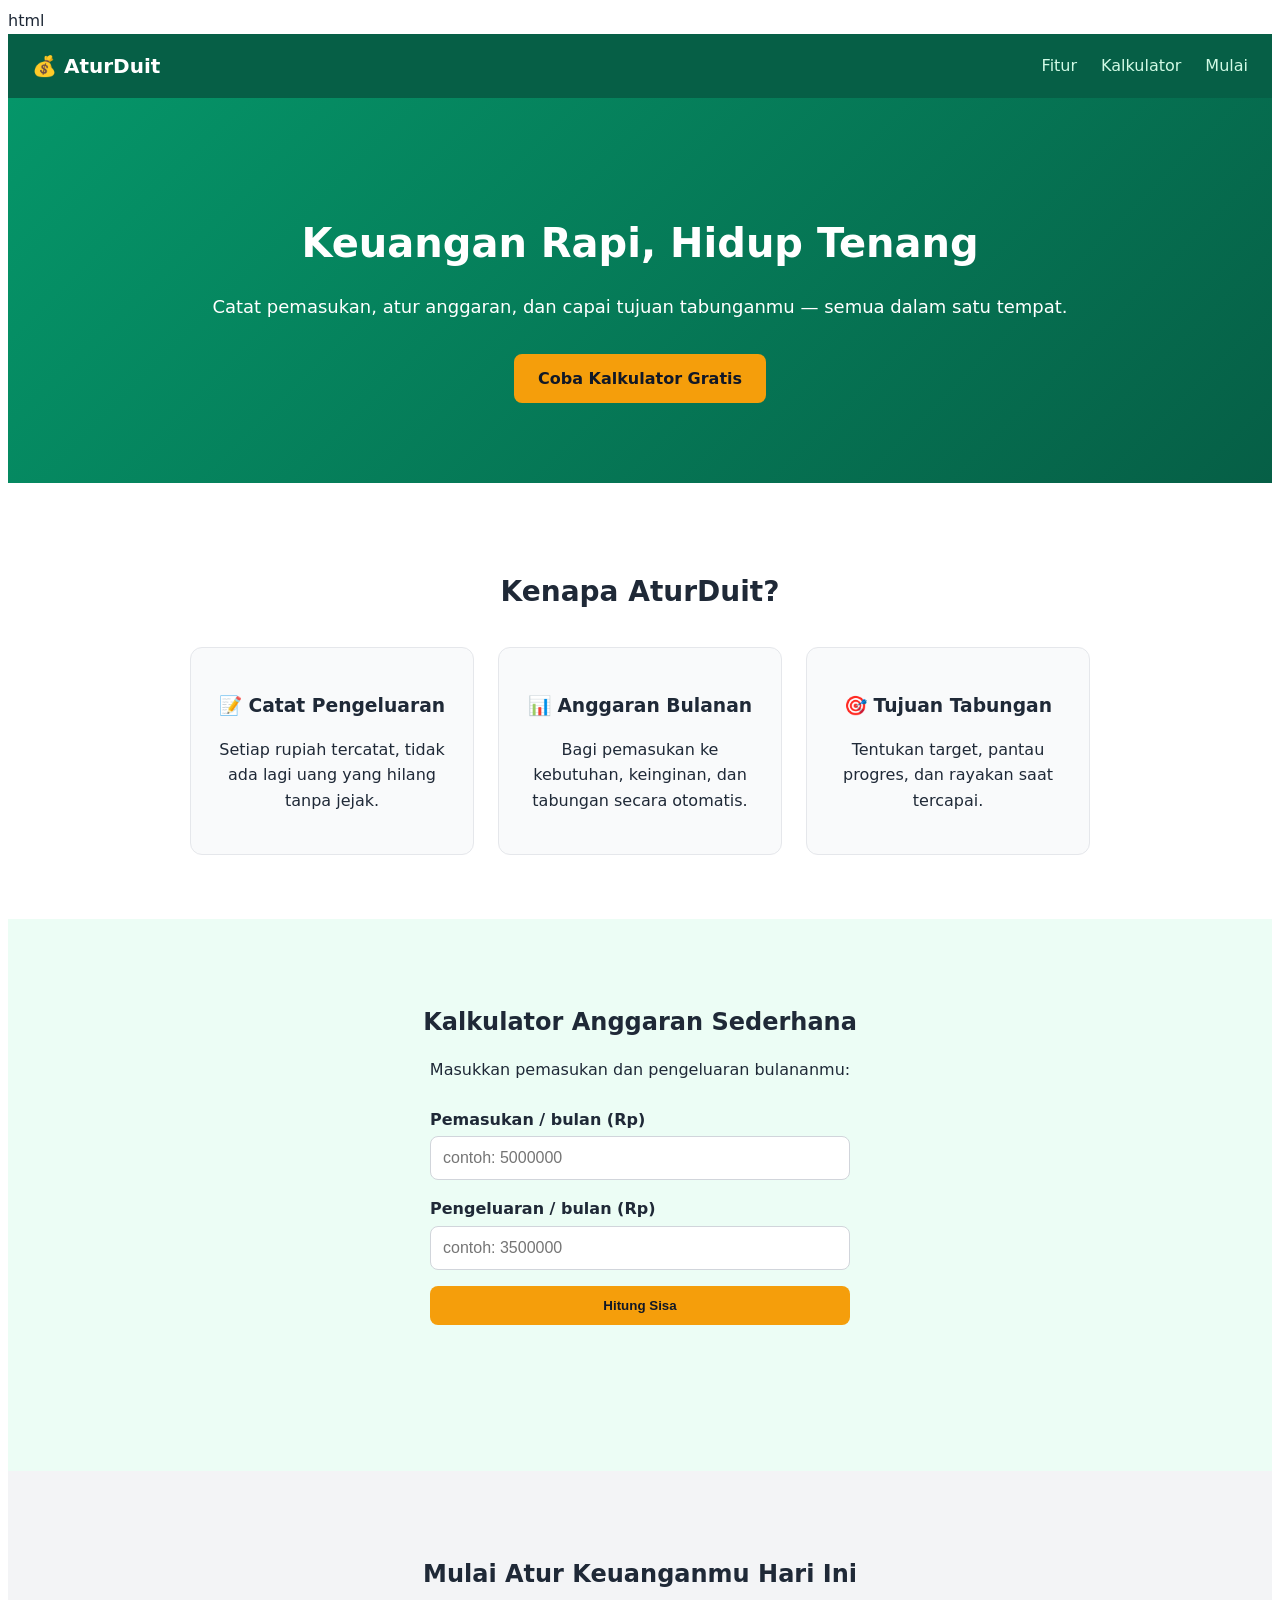
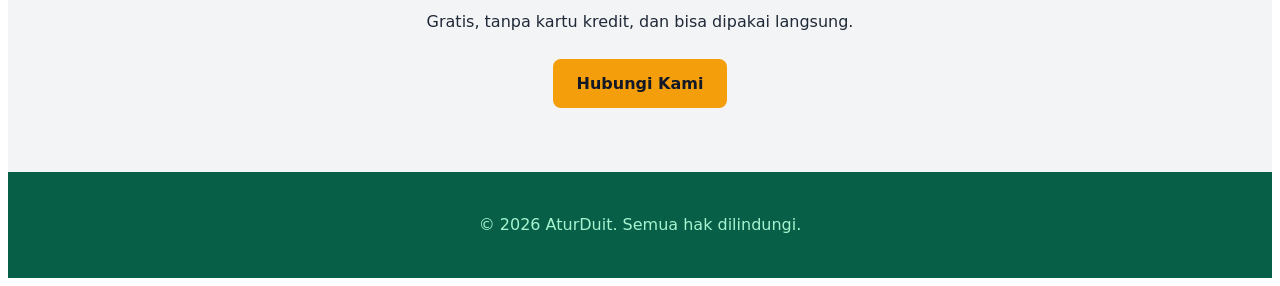
==== index.html @ 18c4c302 "Add files via upload" ====
html
<!DOCTYPE html>
<html lang="id">
<head>
  <meta charset="UTF-8">
  <meta name="viewport" content="width=device-width, initial-scale=1.0">
  <title>AturDuit — Kelola Keuanganmu</title>
  <link rel="stylesheet" href="style.css">
</head>
<body id="top">
  <header class="header">
    <a class="logo" href="#top">💰 AturDuit</a>
    <button class="menu-btn" id="menuBtn" aria-label="Buka menu" aria-expanded="false">☰</button>
    <nav class="nav" id="nav">
      <a href="#fitur">Fitur</a>
      <a href="#kalkulator">Kalkulator</a>
      <a href="#cta">Mulai</a>
    </nav>
  </header>


  <main>
    <section class="hero">
      <h1>Keuangan Rapi, Hidup Tenang</h1>
      <p>Catat pemasukan, atur anggaran, dan capai tujuan tabunganmu — semua dalam satu tempat.</p>
      <a class="btn" href="#kalkulator">Coba Kalkulator Gratis</a>
    </section>


    <section class="fitur" id="fitur">
      <h2>Kenapa AturDuit?</h2>
      <div class="cards">
        <article class="card">
          <h3>📝 Catat Pengeluaran</h3>
          <p>Setiap rupiah tercatat, tidak ada lagi uang yang hilang tanpa jejak.</p>
        </article>
        <article class="card">
          <h3>📊 Anggaran Bulanan</h3>
          <p>Bagi pemasukan ke kebutuhan, keinginan, dan tabungan secara otomatis.</p>
        </article>
        <article class="card">
          <h3>🎯 Tujuan Tabungan</h3>
          <p>Tentukan target, pantau progres, dan rayakan saat tercapai.</p>
        </article>
      </div>
    </section>


    <section class="kalkulator" id="kalkulator">
      <h2>Kalkulator Anggaran Sederhana</h2>
      <p>Masukkan pemasukan dan pengeluaran bulananmu:</p>
      <form class="calc" id="calcForm">
        <label>
          Pemasukan / bulan (Rp)
          <input type="number" id="pemasukan" placeholder="contoh: 5000000" min="0">
        </label>
        <label>
          Pengeluaran / bulan (Rp)
          <input type="number" id="pengeluaran" placeholder="contoh: 3500000" min="0">
        </label>
        <button class="btn" type="submit">Hitung Sisa</button>
        <p class="hasil" id="hasil"></p>
      </form>
    </section>


    <section class="cta" id="cta">
      <h2>Mulai Atur Keuanganmu Hari Ini</h2>
      <p>Gratis, tanpa kartu kredit, dan bisa dipakai langsung.</p>
      <a class="btn" href="mailto:halo@aturduit.id">Hubungi Kami</a>
    </section>
  </main>


  <footer class="footer">
    <p>© 2026 AturDuit. Semua hak dilindungi.</p>
  </footer>


  <script src="app.js"></script>
</body>
</html>
---- style.css ----
css
* { margin: 0; padding: 0; box-sizing: border-box; }


body {
  font-family: system-ui, -apple-system, "Segoe UI", sans-serif;
  color: #1f2937;
  line-height: 1.6;
}


.header {
  position: relative;
  display: flex;
  justify-content: space-between;
  align-items: center;
  padding: 1rem 1.5rem;
  background: #065f46;
}


.logo {
  color: #fff;
  font-weight: 700;
  font-size: 1.25rem;
  text-decoration: none;
}


.nav { display: flex; gap: 1.5rem; }
.nav a { color: #d1fae5; text-decoration: none; }
.nav a:hover { color: #fff; }


.menu-btn {
  display: none;
  background: none;
  border: none;
  color: #fff;
  font-size: 1.5rem;
  cursor: pointer;
}


.hero {
  text-align: center;
  padding: 5rem 1.5rem;
  background: linear-gradient(135deg, #059669, #065f46);
  color: #fff;
}


.hero h1 { font-size: 2.5rem; margin-bottom: 1rem; }
.hero p { font-size: 1.125rem; margin-bottom: 2rem; }


.btn {
  display: inline-block;
  padding: 0.75rem 1.5rem;
  background: #f59e0b;
  color: #111827;
  font-weight: 700;
  border: none;
  border-radius: 0.5rem;
  text-decoration: none;
  cursor: pointer;
}


.btn:hover { background: #d97706; }


.fitur { padding: 4rem 1.5rem; text-align: center; }
.fitur h2 { margin-bottom: 2rem; font-size: 1.75rem; }


.cards {
  display: grid;
  grid-template-columns: repeat(3, 1fr);
  gap: 1.5rem;
  max-width: 900px;
  margin: 0 auto;
}


.card {
  padding: 1.5rem;
  border: 1px solid #e5e7eb;
  border-radius: 0.75rem;
  background: #f9fafb;
}


.card h3 { margin-bottom: 0.5rem; }


.kalkulator {
  padding: 4rem 1.5rem;
  background: #ecfdf5;
  text-align: center;
}


.kalkulator h2 { margin-bottom: 0.5rem; }
.kalkulator p { margin-bottom: 1.5rem; }


.calc {
  max-width: 420px;
  margin: 0 auto;
  display: flex;
  flex-direction: column;
  gap: 1rem;
  text-align: left;
}


.calc label { font-weight: 600; display: flex; flex-direction: column; gap: 0.25rem; }


.calc input {
  padding: 0.75rem;
  border: 1px solid #d1d5db;
  border-radius: 0.5rem;
  font-size: 1rem;
}


.hasil {
  font-weight: 700;
  font-size: 1.125rem;
  text-align: center;
  min-height: 1.5rem;
}


.cta {
  text-align: center;
  padding: 4rem 1.5rem;
  background: #f3f4f6;
}


.cta h2 { margin-bottom: 0.5rem; }
.cta p { margin-bottom: 1.5rem; }


.footer {
  text-align: center;
  padding: 1.5rem;
  background: #065f46;
  color: #a7f3d0;
}


@media (max-width: 640px) {
  .menu-btn { display: block; }
  .nav {
    display: none;
    position: absolute;
    top: 100%;
    right: 1rem;
    flex-direction: column;
    background: #065f46;
    padding: 1rem;
    border-radius: 0.5rem;
  }
  .nav.open { display: flex; }
  .hero h1 { font-size: 1.75rem; }
  .cards { grid-template-columns: 1fr; }
}
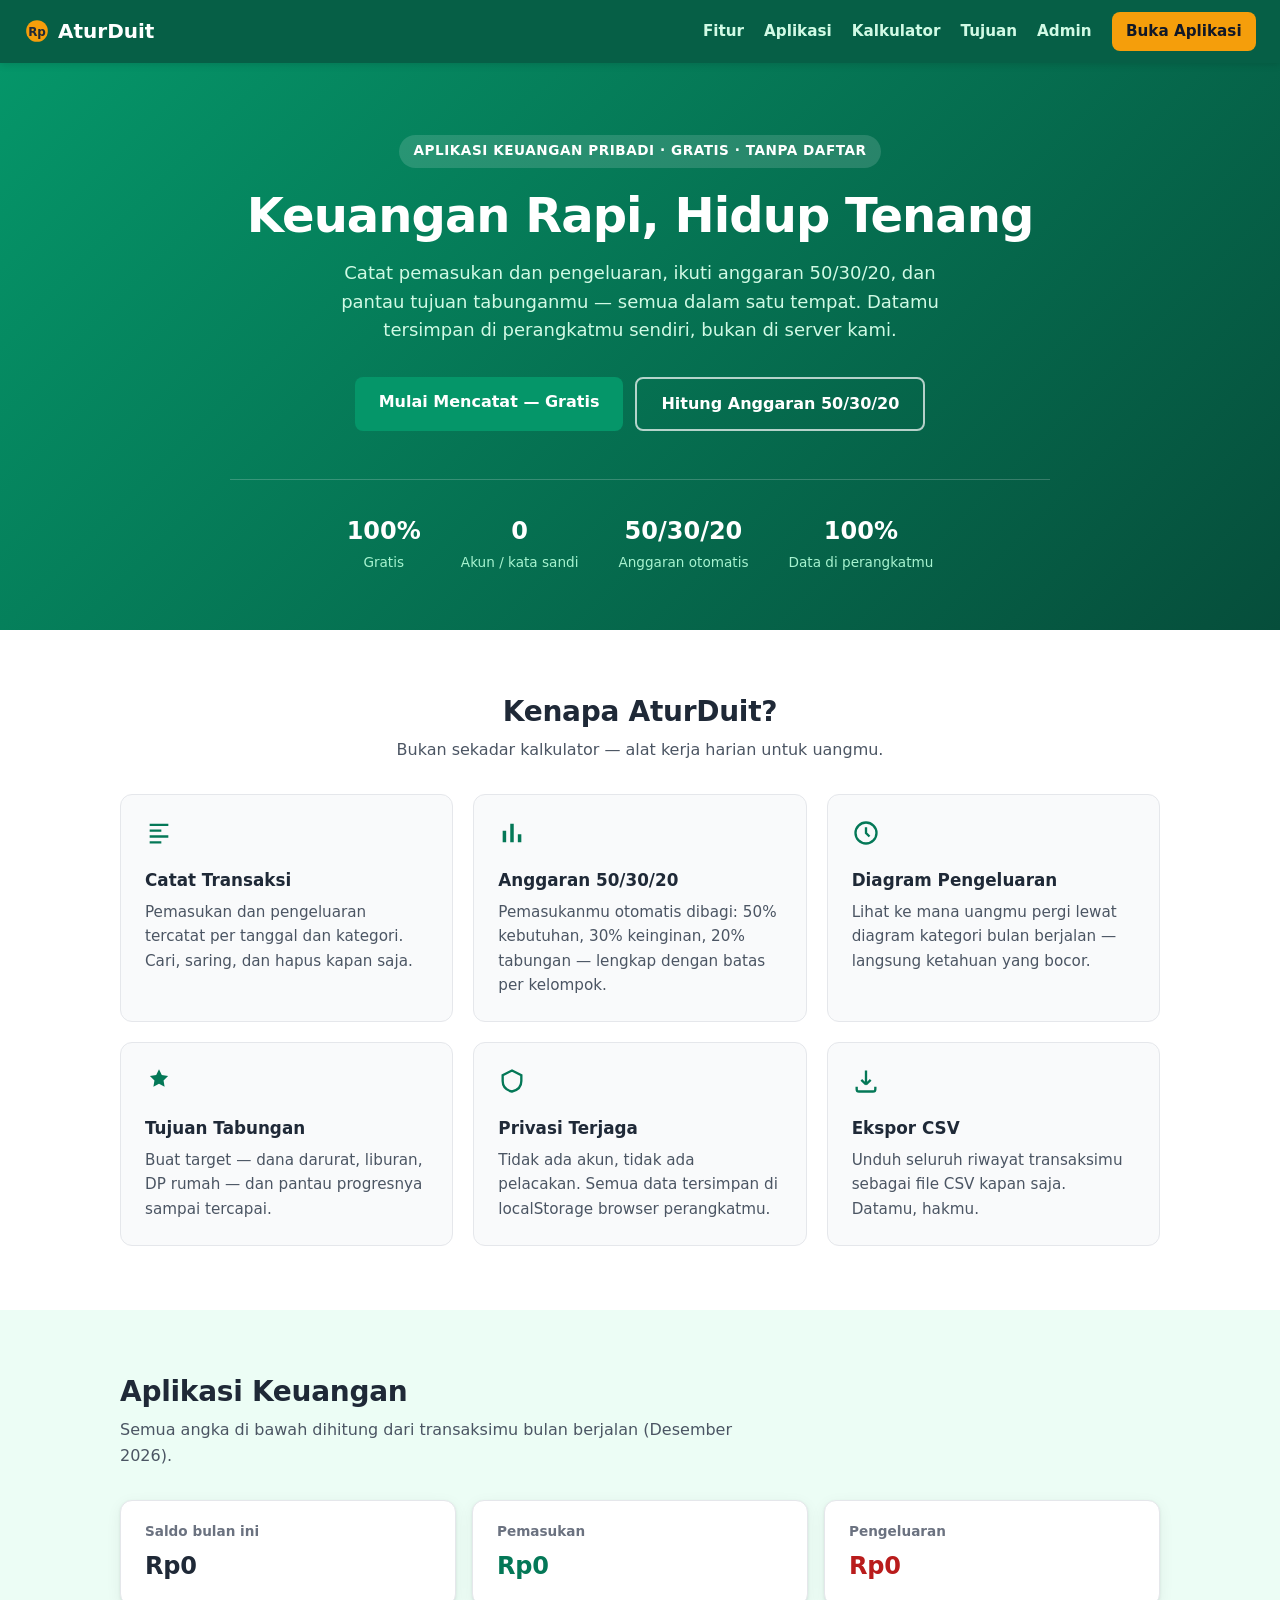
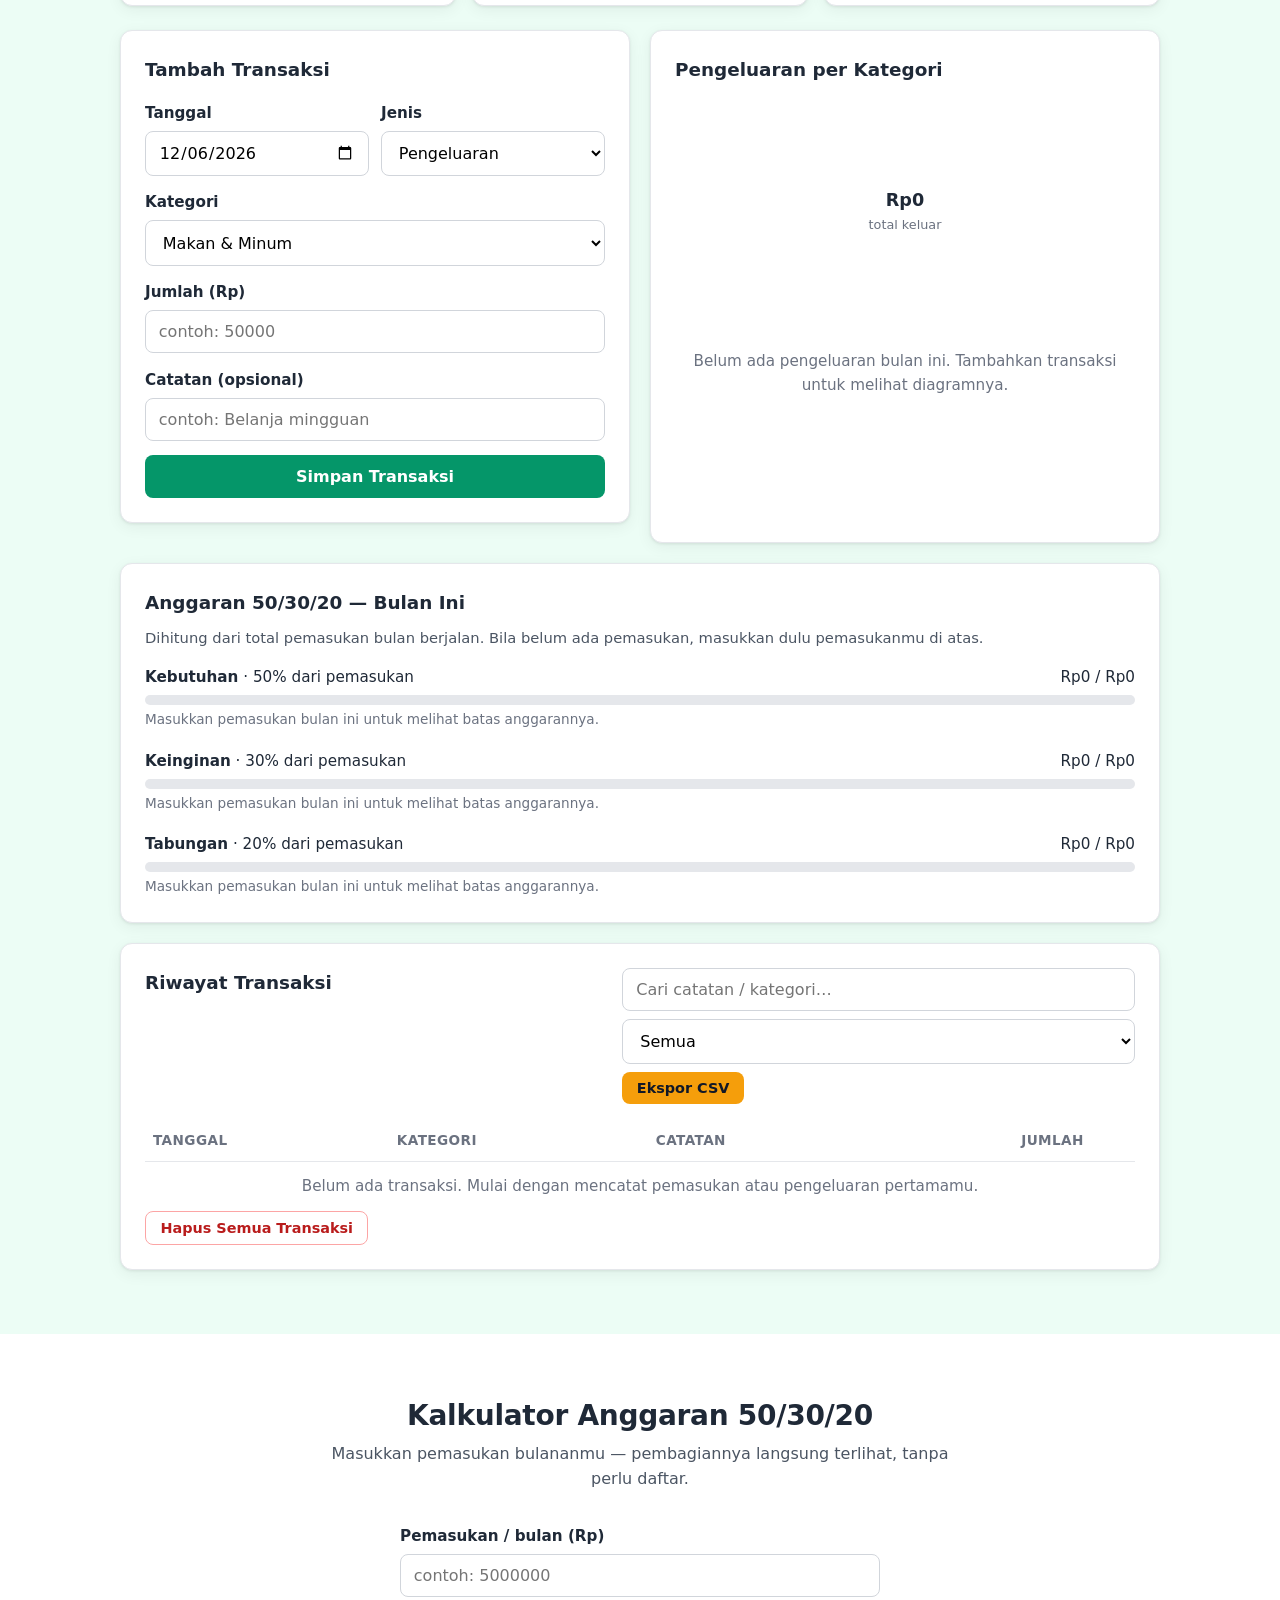
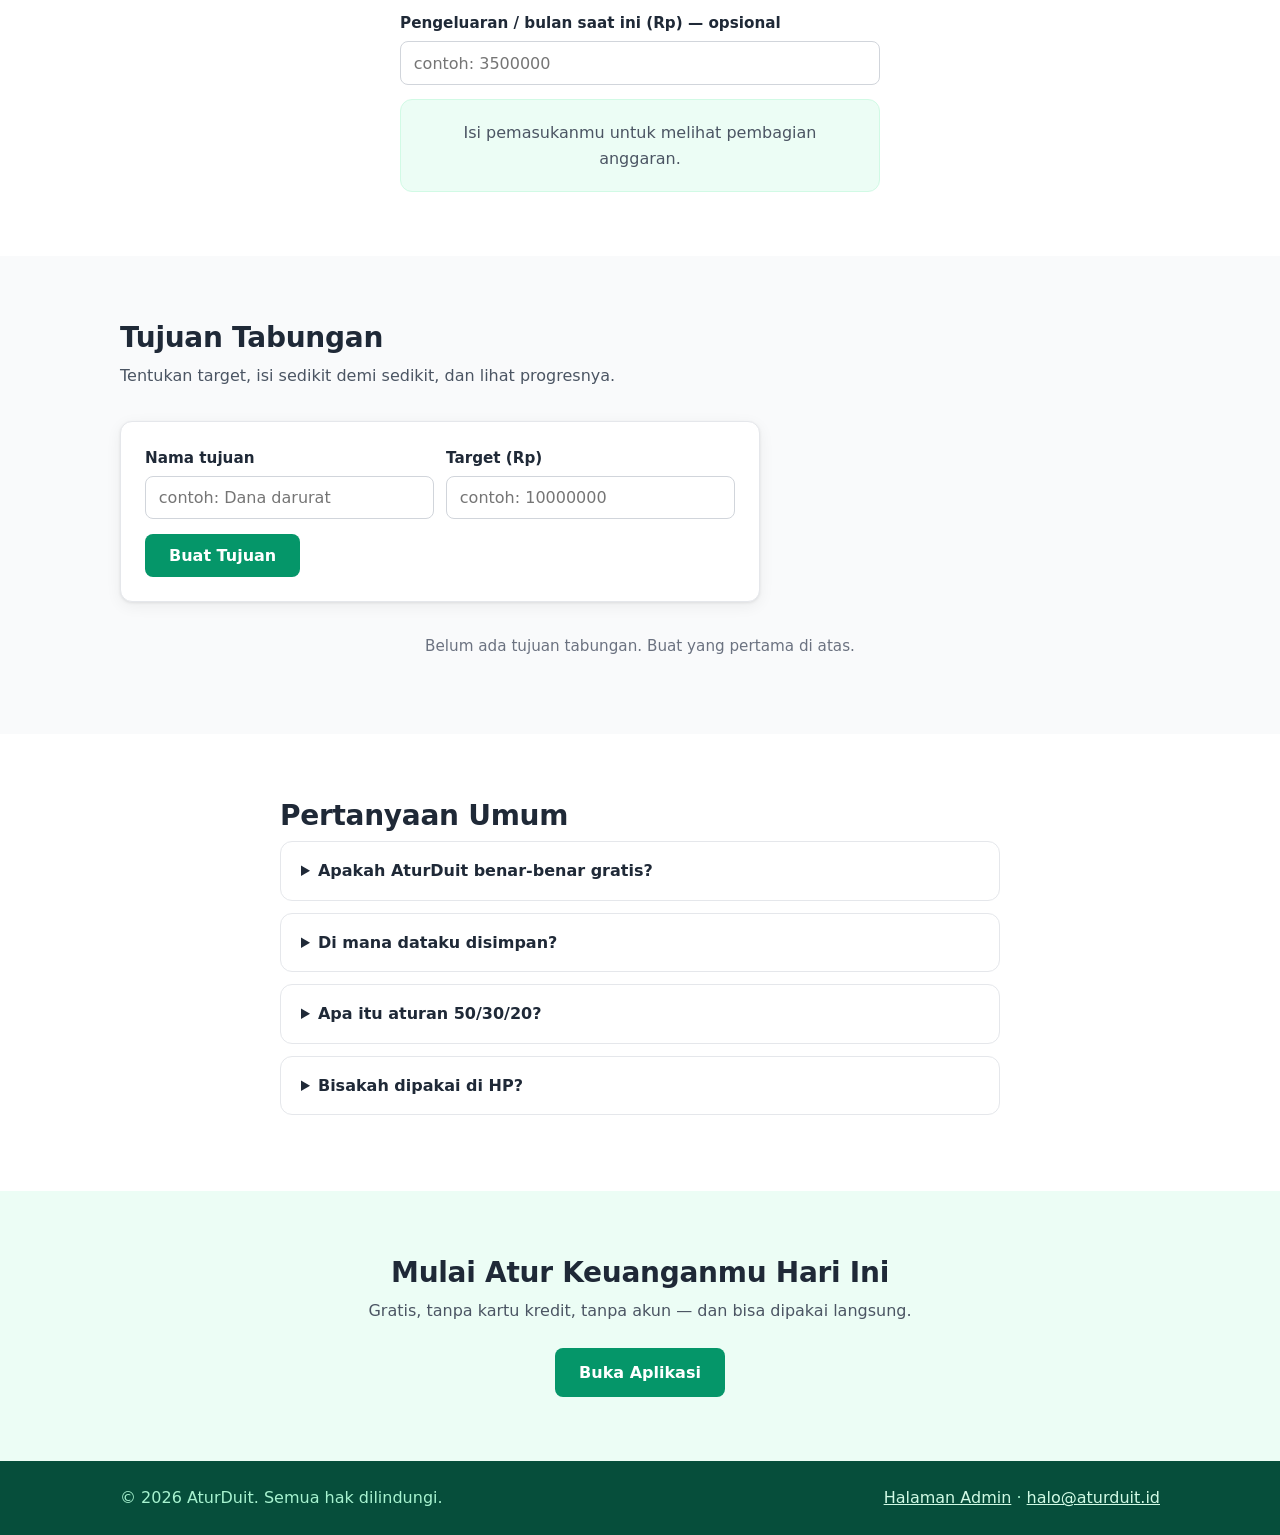
==== commit 7d0ae4ee: "AturDuit v2: aplikasi keuangan lengkap + halaman admin" ====
--- a/index.html
+++ b/index.html
@@ -1,82 +1,247 @@
-html
 <!DOCTYPE html>
 <html lang="id">
 <head>
   <meta charset="UTF-8">
   <meta name="viewport" content="width=device-width, initial-scale=1.0">
+  <meta name="description" content="AturDuit — aplikasi keuangan pribadi gratis. Catat pemasukan dan pengeluaran, atur anggaran 50/30/20, dan capai tujuan tabungan. Data tersimpan di perangkatmu.">
   <title>AturDuit — Kelola Keuanganmu</title>
   <link rel="stylesheet" href="style.css">
 </head>
 <body id="top">
   <header class="header">
-    <a class="logo" href="#top">💰 AturDuit</a>
-    <button class="menu-btn" id="menuBtn" aria-label="Buka menu" aria-expanded="false">☰</button>
-    <nav class="nav" id="nav">
+    <a class="logo" href="#top" aria-label="AturDuit — kembali ke atas">
+      <svg class="logo-icon" viewBox="0 0 24 24" width="26" height="26" aria-hidden="true"><circle cx="12" cy="12" r="10" fill="#f59e0b"/><text x="12" y="16.5" text-anchor="middle" font-size="11" font-weight="700" fill="#1f2937">Rp</text></svg>
+      AturDuit
+    </a>
+    <button class="menu-btn" id="menuBtn" aria-label="Buka menu" aria-expanded="false" aria-controls="nav">☰</button>
+    <nav class="nav" id="nav" aria-label="Navigasi utama">
       <a href="#fitur">Fitur</a>
+      <a href="#aplikasi">Aplikasi</a>
       <a href="#kalkulator">Kalkulator</a>
-      <a href="#cta">Mulai</a>
+      <a href="#tujuan">Tujuan</a>
+      <a href="admin.html">Admin</a>
+      <a class="nav-cta" href="#aplikasi">Buka Aplikasi</a>
     </nav>
   </header>
 
+  <div class="announce" id="announce" hidden></div>
 
   <main>
     <section class="hero">
-      <h1>Keuangan Rapi, Hidup Tenang</h1>
-      <p>Catat pemasukan, atur anggaran, dan capai tujuan tabunganmu — semua dalam satu tempat.</p>
-      <a class="btn" href="#kalkulator">Coba Kalkulator Gratis</a>
-    </section>
-
+      <div class="hero-inner">
+        <p class="hero-eyebrow">Aplikasi keuangan pribadi · Gratis · Tanpa daftar</p>
+        <h1>Keuangan Rapi, Hidup Tenang</h1>
+        <p class="hero-sub">Catat pemasukan dan pengeluaran, ikuti anggaran 50/30/20, dan pantau tujuan tabunganmu — semua dalam satu tempat. Datamu tersimpan di perangkatmu sendiri, bukan di server kami.</p>
+        <div class="hero-actions">
+          <a class="btn btn-primary" href="#aplikasi">Mulai Mencatat — Gratis</a>
+          <a class="btn btn-ghost" href="#kalkulator">Hitung Anggaran 50/30/20</a>
+        </div>
+        <ul class="hero-stats" aria-label="Keunggulan AturDuit">
+          <li><strong>100%</strong><span>Gratis</span></li>
+          <li><strong>0</strong><span>Akun / kata sandi</span></li>
+          <li><strong>50/30/20</strong><span>Anggaran otomatis</span></li>
+          <li><strong>100%</strong><span>Data di perangkatmu</span></li>
+        </ul>
+      </div>
+    </section>
 
     <section class="fitur" id="fitur">
-      <h2>Kenapa AturDuit?</h2>
-      <div class="cards">
-        <article class="card">
-          <h3>📝 Catat Pengeluaran</h3>
-          <p>Setiap rupiah tercatat, tidak ada lagi uang yang hilang tanpa jejak.</p>
-        </article>
-        <article class="card">
-          <h3>📊 Anggaran Bulanan</h3>
-          <p>Bagi pemasukan ke kebutuhan, keinginan, dan tabungan secara otomatis.</p>
-        </article>
-        <article class="card">
-          <h3>🎯 Tujuan Tabungan</h3>
-          <p>Tentukan target, pantau progres, dan rayakan saat tercapai.</p>
-        </article>
-      </div>
-    </section>
-
+      <div class="container">
+        <h2>Kenapa AturDuit?</h2>
+        <p class="section-sub">Bukan sekadar kalkulator — alat kerja harian untuk uangmu.</p>
+        <div class="cards">
+          <article class="card">
+            <svg viewBox="0 0 24 24" width="28" height="28" aria-hidden="true"><path d="M4 4h16v2H4zM4 9h10v2H4zM4 14h16v2H4zM4 19h10v2H4z" fill="currentColor"/></svg>
+            <h3>Catat Transaksi</h3>
+            <p>Pemasukan dan pengeluaran tercatat per tanggal dan kategori. Cari, saring, dan hapus kapan saja.</p>
+          </article>
+          <article class="card">
+            <svg viewBox="0 0 24 24" width="28" height="28" aria-hidden="true"><path d="M4 20V10h3v10H4zm6.5 0V4h3v16h-3zM17 20v-7h3v7h-3z" fill="currentColor"/></svg>
+            <h3>Anggaran 50/30/20</h3>
+            <p>Pemasukanmu otomatis dibagi: 50% kebutuhan, 30% keinginan, 20% tabungan — lengkap dengan batas per kelompok.</p>
+          </article>
+          <article class="card">
+            <svg viewBox="0 0 24 24" width="28" height="28" aria-hidden="true"><circle cx="12" cy="12" r="9" fill="none" stroke="currentColor" stroke-width="2"/><path d="M12 7v5l3 3" fill="none" stroke="currentColor" stroke-width="2"/></svg>
+            <h3>Diagram Pengeluaran</h3>
+            <p>Lihat ke mana uangmu pergi lewat diagram kategori bulan berjalan — langsung ketahuan yang bocor.</p>
+          </article>
+          <article class="card">
+            <svg viewBox="0 0 24 24" width="28" height="28" aria-hidden="true"><path d="M12 2l2.4 4.9 5.4.8-3.9 3.8.9 5.4-4.8-2.5-4.8 2.5.9-5.4L4.2 7.7l5.4-.8L12 2z" fill="currentColor"/></svg>
+            <h3>Tujuan Tabungan</h3>
+            <p>Buat target — dana darurat, liburan, DP rumah — dan pantau progresnya sampai tercapai.</p>
+          </article>
+          <article class="card">
+            <svg viewBox="0 0 24 24" width="28" height="28" aria-hidden="true"><path d="M12 3l8 4v5c0 5-3.5 8-8 9-4.5-1-8-4-8-9V7l8-4z" fill="none" stroke="currentColor" stroke-width="2"/></svg>
+            <h3>Privasi Terjaga</h3>
+            <p>Tidak ada akun, tidak ada pelacakan. Semua data tersimpan di localStorage browser perangkatmu.</p>
+          </article>
+          <article class="card">
+            <svg viewBox="0 0 24 24" width="28" height="28" aria-hidden="true"><path d="M12 3v12m0 0l-4-4m4 4l4-4M4 17v2a2 2 0 002 2h12a2 2 0 002-2v-2" fill="none" stroke="currentColor" stroke-width="2"/></svg>
+            <h3>Ekspor CSV</h3>
+            <p>Unduh seluruh riwayat transaksimu sebagai file CSV kapan saja. Datamu, hakmu.</p>
+          </article>
+        </div>
+      </div>
+    </section>
+
+    <section class="app" id="aplikasi">
+      <div class="container">
+        <h2>Aplikasi Keuangan</h2>
+        <p class="section-sub">Semua angka di bawah dihitung dari transaksimu bulan berjalan (<span id="bulanLabel"></span>).</p>
+
+        <div class="stats" role="group" aria-label="Ringkasan bulan ini">
+          <div class="stat"><span class="stat-label">Saldo bulan ini</span><strong class="stat-value" id="statSaldo">Rp0</strong></div>
+          <div class="stat stat-in"><span class="stat-label">Pemasukan</span><strong class="stat-value" id="statMasuk">Rp0</strong></div>
+          <div class="stat stat-out"><span class="stat-label">Pengeluaran</span><strong class="stat-value" id="statKeluar">Rp0</strong></div>
+        </div>
+
+        <div class="app-grid">
+          <form class="panel" id="txForm" novalidate>
+            <h3>Tambah Transaksi</h3>
+            <div class="field-row">
+              <label>Tanggal
+                <input type="date" id="txTanggal" required>
+              </label>
+              <label>Jenis
+                <select id="txJenis">
+                  <option value="keluar">Pengeluaran</option>
+                  <option value="masuk">Pemasukan</option>
+                </select>
+              </label>
+            </div>
+            <label>Kategori
+              <select id="txKategori"></select>
+            </label>
+            <label>Jumlah (Rp)
+              <input type="number" id="txJumlah" placeholder="contoh: 50000" min="1" step="1" inputmode="numeric" required>
+            </label>
+            <label>Catatan (opsional)
+              <input type="text" id="txCatatan" placeholder="contoh: Belanja mingguan" maxlength="80">
+            </label>
+            <p class="form-error" id="txError" role="alert" hidden></p>
+            <button class="btn btn-primary btn-block" type="submit">Simpan Transaksi</button>
+          </form>
+
+          <div class="panel">
+            <h3>Pengeluaran per Kategori</h3>
+            <div class="chart-wrap">
+              <canvas id="donut" width="220" height="220" aria-label="Diagram pengeluaran per kategori" role="img"></canvas>
+              <div class="chart-center" id="donutCenter"><strong>Rp0</strong><span>total keluar</span></div>
+            </div>
+            <ul class="legend" id="legend"></ul>
+            <p class="empty-note" id="donutEmpty">Belum ada pengeluaran bulan ini. Tambahkan transaksi untuk melihat diagramnya.</p>
+          </div>
+        </div>
+
+        <div class="panel">
+          <h3>Anggaran 50/30/20 — Bulan Ini</h3>
+          <p class="panel-note">Dihitung dari total pemasukan bulan berjalan. Bila belum ada pemasukan, masukkan dulu pemasukanmu di atas.</p>
+          <div id="budgetBars"></div>
+        </div>
+
+        <div class="panel">
+          <div class="panel-head">
+            <h3>Riwayat Transaksi</h3>
+            <div class="tx-tools">
+              <input type="search" id="txCari" placeholder="Cari catatan / kategori…" aria-label="Cari transaksi">
+              <select id="txFilter" aria-label="Saring transaksi">
+                <option value="semua">Semua</option>
+                <option value="masuk">Pemasukan</option>
+                <option value="keluar">Pengeluaran</option>
+              </select>
+              <button class="btn btn-small" type="button" id="btnCsv">Ekspor CSV</button>
+            </div>
+          </div>
+          <div class="table-wrap">
+            <table class="tx-table">
+              <thead><tr><th>Tanggal</th><th>Kategori</th><th>Catatan</th><th class="num">Jumlah</th><th></th></tr></thead>
+              <tbody id="txList"></tbody>
+            </table>
+          </div>
+          <p class="empty-note" id="txEmpty">Belum ada transaksi. Mulai dengan mencatat pemasukan atau pengeluaran pertamamu.</p>
+          <button class="btn btn-danger-outline btn-small" type="button" id="btnHapusSemua">Hapus Semua Transaksi</button>
+        </div>
+      </div>
+    </section>
 
     <section class="kalkulator" id="kalkulator">
-      <h2>Kalkulator Anggaran Sederhana</h2>
-      <p>Masukkan pemasukan dan pengeluaran bulananmu:</p>
-      <form class="calc" id="calcForm">
-        <label>
-          Pemasukan / bulan (Rp)
-          <input type="number" id="pemasukan" placeholder="contoh: 5000000" min="0">
-        </label>
-        <label>
-          Pengeluaran / bulan (Rp)
-          <input type="number" id="pengeluaran" placeholder="contoh: 3500000" min="0">
-        </label>
-        <button class="btn" type="submit">Hitung Sisa</button>
-        <p class="hasil" id="hasil"></p>
-      </form>
-    </section>
-
+      <div class="container">
+        <h2>Kalkulator Anggaran 50/30/20</h2>
+        <p class="section-sub">Masukkan pemasukan bulananmu — pembagiannya langsung terlihat, tanpa perlu daftar.</p>
+        <form class="calc" id="calcForm" novalidate>
+          <label>Pemasukan / bulan (Rp)
+            <input type="number" id="pemasukan" placeholder="contoh: 5000000" min="0" inputmode="numeric">
+          </label>
+          <label>Pengeluaran / bulan saat ini (Rp) — opsional
+            <input type="number" id="pengeluaran" placeholder="contoh: 3500000" min="0" inputmode="numeric">
+          </label>
+          <div class="calc-result" id="calcResult" aria-live="polite">
+            <p class="calc-hint">Isi pemasukanmu untuk melihat pembagian anggaran.</p>
+          </div>
+        </form>
+      </div>
+    </section>
+
+    <section class="tujuan" id="tujuan">
+      <div class="container">
+        <h2>Tujuan Tabungan</h2>
+        <p class="section-sub">Tentukan target, isi sedikit demi sedikit, dan lihat progresnya.</p>
+        <form class="panel goal-form" id="goalForm" novalidate>
+          <div class="field-row">
+            <label>Nama tujuan
+              <input type="text" id="goalNama" placeholder="contoh: Dana darurat" maxlength="60" required>
+            </label>
+            <label>Target (Rp)
+              <input type="number" id="goalTarget" placeholder="contoh: 10000000" min="1" inputmode="numeric" required>
+            </label>
+          </div>
+          <p class="form-error" id="goalError" role="alert" hidden></p>
+          <button class="btn btn-primary" type="submit">Buat Tujuan</button>
+        </form>
+        <div class="goals" id="goalList"></div>
+        <p class="empty-note" id="goalEmpty">Belum ada tujuan tabungan. Buat yang pertama di atas.</p>
+      </div>
+    </section>
+
+    <section class="faq">
+      <div class="container">
+        <h2>Pertanyaan Umum</h2>
+        <details>
+          <summary>Apakah AturDuit benar-benar gratis?</summary>
+          <p>Ya. Semua fitur di halaman ini gratis dan bisa dipakai tanpa akun. Tidak ada biaya tersembunyi.</p>
+        </details>
+        <details>
+          <summary>Di mana dataku disimpan?</summary>
+          <p>Di browser perangkatmu sendiri (localStorage). Kami tidak mengirim datamu ke server mana pun. Kalau kamu menghapus data browser, riwayatmu ikut terhapus — jadi ekspor CSV secara berkala.</p>
+        </details>
+        <details>
+          <summary>Apa itu aturan 50/30/20?</summary>
+          <p>Aturan praktis membagi pemasukan: 50% untuk kebutuhan (makan, tempat tinggal, tagihan), 30% untuk keinginan (hiburan, makan di luar), dan 20% untuk tabungan atau pelunasan utang. Sesuaikan dengan kondisimu — aturan ini titik awal, bukan hukum.</p>
+        </details>
+        <details>
+          <summary>Bisakah dipakai di HP?</summary>
+          <p>Bisa. Tampilan menyesuaikan layar kecil, dan semua fitur — mencatat, diagram, tujuan — bekerja di HP maupun laptop.</p>
+        </details>
+      </div>
+    </section>
 
     <section class="cta" id="cta">
-      <h2>Mulai Atur Keuanganmu Hari Ini</h2>
-      <p>Gratis, tanpa kartu kredit, dan bisa dipakai langsung.</p>
-      <a class="btn" href="mailto:halo@aturduit.id">Hubungi Kami</a>
+      <div class="container">
+        <h2>Mulai Atur Keuanganmu Hari Ini</h2>
+        <p>Gratis, tanpa kartu kredit, tanpa akun — dan bisa dipakai langsung.</p>
+        <a class="btn btn-primary" href="#aplikasi">Buka Aplikasi</a>
+      </div>
     </section>
   </main>
 
-
   <footer class="footer">
-    <p>© 2026 AturDuit. Semua hak dilindungi.</p>
+    <div class="container footer-inner">
+      <p>© 2026 AturDuit. Semua hak dilindungi.</p>
+      <p><a href="admin.html">Halaman Admin</a> · <a href="mailto:halo@aturduit.id">halo@aturduit.id</a></p>
+    </div>
   </footer>
 
-
+  <div class="toast" id="toast" role="status" aria-live="polite" hidden></div>
   <script src="app.js"></script>
 </body>
-</html>+</html>
--- a/style.css
+++ b/style.css
@@ -1,171 +1,321 @@
-css
+/* AturDuit v2 — desain serius: bersih, rapi, nyaman dipakai */
+:root {
+  --green-900: #064e3b;
+  --green-800: #065f46;
+  --green-700: #047857;
+  --green-600: #059669;
+  --green-100: #d1fae5;
+  --green-50: #ecfdf5;
+  --amber-500: #f59e0b;
+  --amber-600: #d97706;
+  --ink: #1f2937;
+  --ink-soft: #4b5563;
+  --ink-faint: #6b7280;
+  --line: #e5e7eb;
+  --bg: #ffffff;
+  --bg-soft: #f9fafb;
+  --danger: #b91c1c;
+  --danger-soft: #fef2f2;
+  --radius: 0.75rem;
+  --shadow: 0 1px 3px rgb(0 0 0 / 0.08), 0 4px 16px rgb(0 0 0 / 0.06);
+  --font: system-ui, -apple-system, "Segoe UI", Roboto, sans-serif;
+}
+
 * { margin: 0; padding: 0; box-sizing: border-box; }
 
+html { scroll-behavior: smooth; }
+@media (prefers-reduced-motion: reduce) {
+  html { scroll-behavior: auto; }
+  * { transition: none !important; animation: none !important; }
+}
 
 body {
-  font-family: system-ui, -apple-system, "Segoe UI", sans-serif;
-  color: #1f2937;
+  font-family: var(--font);
+  color: var(--ink);
   line-height: 1.6;
-}
-
-
+  background: var(--bg);
+}
+
+.container { max-width: 1080px; margin: 0 auto; padding: 0 1.25rem; }
+section { scroll-margin-top: 4.5rem; }
+h2 { font-size: 1.75rem; line-height: 1.25; margin-bottom: 0.5rem; letter-spacing: -0.01em; }
+.section-sub { color: var(--ink-soft); margin-bottom: 2rem; max-width: 640px; }
+a { color: var(--green-700); }
+:focus-visible { outline: 3px solid var(--amber-500); outline-offset: 2px; border-radius: 4px; }
+
+/* ---------- Header ---------- */
 .header {
-  position: relative;
-  display: flex;
-  justify-content: space-between;
-  align-items: center;
-  padding: 1rem 1.5rem;
-  background: #065f46;
-}
-
-
+  position: sticky; top: 0; z-index: 50;
+  display: flex; justify-content: space-between; align-items: center;
+  padding: 0.75rem 1.5rem;
+  background: var(--green-800);
+  box-shadow: 0 1px 8px rgb(0 0 0 / 0.15);
+}
 .logo {
-  color: #fff;
-  font-weight: 700;
-  font-size: 1.25rem;
-  text-decoration: none;
-}
-
-
-.nav { display: flex; gap: 1.5rem; }
-.nav a { color: #d1fae5; text-decoration: none; }
+  display: flex; align-items: center; gap: 0.5rem;
+  color: #fff; font-weight: 800; font-size: 1.25rem; text-decoration: none;
+}
+.logo-icon { flex: none; }
+.nav { display: flex; gap: 1.25rem; align-items: center; }
+.nav a { color: var(--green-100); text-decoration: none; font-weight: 600; font-size: 0.95rem; }
 .nav a:hover { color: #fff; }
-
-
+.nav .nav-cta {
+  background: var(--amber-500); color: #111827;
+  padding: 0.45rem 0.9rem; border-radius: 0.5rem;
+}
+.nav .nav-cta:hover { background: var(--amber-600); color: #fff; }
 .menu-btn {
-  display: none;
-  background: none;
-  border: none;
-  color: #fff;
-  font-size: 1.5rem;
-  cursor: pointer;
-}
-
-
+  display: none; background: none; border: none;
+  color: #fff; font-size: 1.5rem; cursor: pointer; padding: 0.25rem 0.5rem;
+}
+
+/* ---------- Pengumuman ---------- */
+.announce {
+  background: #fffbeb; color: #92400e;
+  text-align: center; padding: 0.6rem 1rem;
+  font-weight: 600; font-size: 0.95rem;
+  border-bottom: 1px solid #fde68a;
+}
+
+/* ---------- Tombol ---------- */
+.btn {
+  display: inline-block; padding: 0.75rem 1.5rem;
+  background: var(--amber-500); color: #111827;
+  font-weight: 700; font-size: 1rem; font-family: inherit;
+  border: none; border-radius: 0.5rem; text-decoration: none; cursor: pointer;
+  transition: background 0.15s ease, transform 0.1s ease;
+}
+.btn:hover { background: var(--amber-600); color: #fff; }
+.btn:active { transform: translateY(1px); }
+.btn-primary { background: var(--green-600); color: #fff; }
+.btn-primary:hover { background: var(--green-700); }
+.btn-ghost {
+  background: transparent; color: #fff;
+  border: 2px solid rgb(255 255 255 / 0.7);
+}
+.btn-ghost:hover { background: rgb(255 255 255 / 0.12); border-color: #fff; }
+.btn-block { width: 100%; }
+.btn-small { padding: 0.5rem 0.9rem; font-size: 0.9rem; }
+.btn-danger-outline {
+  background: transparent; color: var(--danger);
+  border: 1px solid #fca5a5;
+}
+.btn-danger-outline:hover { background: var(--danger-soft); color: var(--danger); }
+
+/* ---------- Hero ---------- */
 .hero {
-  text-align: center;
-  padding: 5rem 1.5rem;
-  background: linear-gradient(135deg, #059669, #065f46);
-  color: #fff;
-}
-
-
-.hero h1 { font-size: 2.5rem; margin-bottom: 1rem; }
-.hero p { font-size: 1.125rem; margin-bottom: 2rem; }
-
-
-.btn {
-  display: inline-block;
-  padding: 0.75rem 1.5rem;
-  background: #f59e0b;
-  color: #111827;
-  font-weight: 700;
-  border: none;
-  border-radius: 0.5rem;
-  text-decoration: none;
-  cursor: pointer;
-}
-
-
-.btn:hover { background: #d97706; }
-
-
-.fitur { padding: 4rem 1.5rem; text-align: center; }
-.fitur h2 { margin-bottom: 2rem; font-size: 1.75rem; }
-
-
+  background: linear-gradient(135deg, var(--green-600), var(--green-900));
+  color: #fff; padding: 4.5rem 1.5rem 3.5rem; text-align: center;
+}
+.hero-inner { max-width: 820px; margin: 0 auto; }
+.hero-eyebrow {
+  display: inline-block; font-size: 0.85rem; font-weight: 700;
+  letter-spacing: 0.04em; text-transform: uppercase;
+  background: rgb(255 255 255 / 0.14);
+  padding: 0.35rem 0.9rem; border-radius: 999px; margin-bottom: 1.25rem;
+}
+.hero h1 { font-size: clamp(2rem, 5vw, 3rem); line-height: 1.15; margin-bottom: 1rem; letter-spacing: -0.02em; }
+.hero-sub { font-size: 1.125rem; color: #d1fae5; max-width: 640px; margin: 0 auto 2rem; }
+.hero-actions { display: flex; gap: 0.75rem; justify-content: center; flex-wrap: wrap; }
+.hero-stats {
+  list-style: none; display: flex; justify-content: center; gap: 2.5rem; flex-wrap: wrap;
+  margin-top: 3rem; padding-top: 2rem; border-top: 1px solid rgb(255 255 255 / 0.2);
+}
+.hero-stats li { display: flex; flex-direction: column; gap: 0.1rem; }
+.hero-stats strong { font-size: 1.5rem; }
+.hero-stats span { font-size: 0.85rem; color: #a7f3d0; }
+
+/* ---------- Fitur ---------- */
+.fitur { padding: 4rem 0; text-align: center; }
+.fitur h2, .fitur .section-sub { margin-left: auto; margin-right: auto; }
 .cards {
-  display: grid;
-  grid-template-columns: repeat(3, 1fr);
-  gap: 1.5rem;
-  max-width: 900px;
-  margin: 0 auto;
-}
-
-
+  display: grid; grid-template-columns: repeat(3, 1fr);
+  gap: 1.25rem; text-align: left;
+}
 .card {
-  padding: 1.5rem;
-  border: 1px solid #e5e7eb;
-  border-radius: 0.75rem;
-  background: #f9fafb;
-}
-
-
-.card h3 { margin-bottom: 0.5rem; }
-
-
-.kalkulator {
-  padding: 4rem 1.5rem;
-  background: #ecfdf5;
-  text-align: center;
-}
-
-
-.kalkulator h2 { margin-bottom: 0.5rem; }
-.kalkulator p { margin-bottom: 1.5rem; }
-
-
-.calc {
-  max-width: 420px;
-  margin: 0 auto;
-  display: flex;
-  flex-direction: column;
-  gap: 1rem;
-  text-align: left;
-}
-
-
-.calc label { font-weight: 600; display: flex; flex-direction: column; gap: 0.25rem; }
-
-
-.calc input {
-  padding: 0.75rem;
-  border: 1px solid #d1d5db;
-  border-radius: 0.5rem;
-  font-size: 1rem;
-}
-
-
-.hasil {
-  font-weight: 700;
-  font-size: 1.125rem;
-  text-align: center;
-  min-height: 1.5rem;
-}
-
-
-.cta {
-  text-align: center;
-  padding: 4rem 1.5rem;
-  background: #f3f4f6;
-}
-
-
+  padding: 1.5rem; border: 1px solid var(--line); border-radius: var(--radius);
+  background: var(--bg-soft);
+  transition: box-shadow 0.15s ease, transform 0.15s ease;
+}
+.card:hover { box-shadow: var(--shadow); transform: translateY(-2px); }
+.card svg { color: var(--green-700); margin-bottom: 0.75rem; }
+.card h3 { margin-bottom: 0.4rem; font-size: 1.05rem; }
+.card p { color: var(--ink-soft); font-size: 0.95rem; }
+
+/* ---------- Aplikasi ---------- */
+.app { padding: 4rem 0; background: var(--green-50); }
+.stats { display: grid; grid-template-columns: repeat(3, 1fr); gap: 1rem; margin-bottom: 1.5rem; }
+.stat {
+  background: #fff; border: 1px solid var(--line); border-radius: var(--radius);
+  padding: 1.25rem 1.5rem; box-shadow: var(--shadow);
+}
+.stat-label { display: block; color: var(--ink-faint); font-size: 0.85rem; font-weight: 600; margin-bottom: 0.25rem; }
+.stat-value { font-size: 1.5rem; letter-spacing: -0.01em; }
+.stat-in .stat-value { color: var(--green-700); }
+.stat-out .stat-value { color: var(--danger); }
+
+.app-grid { display: grid; grid-template-columns: 1fr 1fr; gap: 1.25rem; margin-bottom: 1.25rem; }
+.panel {
+  background: #fff; border: 1px solid var(--line); border-radius: var(--radius);
+  padding: 1.5rem; margin-bottom: 1.25rem; box-shadow: var(--shadow);
+}
+.panel:last-child { margin-bottom: 0; }
+.panel h3 { font-size: 1.15rem; margin-bottom: 1rem; }
+.panel-note { color: var(--ink-soft); font-size: 0.92rem; margin: -0.5rem 0 1rem; }
+.panel-head {
+  display: flex; justify-content: space-between; align-items: flex-start;
+  gap: 1rem; flex-wrap: wrap; margin-bottom: 1rem;
+}
+.panel-head h3 { margin-bottom: 0; }
+.tx-tools { display: flex; gap: 0.5rem; flex-wrap: wrap; }
+
+label { font-weight: 600; font-size: 0.95rem; display: flex; flex-direction: column; gap: 0.35rem; margin-bottom: 0.9rem; }
+.field-row { display: grid; grid-template-columns: 1fr 1fr; gap: 0.75rem; }
+input, select {
+  padding: 0.7rem 0.8rem; border: 1px solid #d1d5db; border-radius: 0.5rem;
+  font-size: 1rem; font-family: inherit; background: #fff; width: 100%;
+}
+input:focus, select:focus { outline: none; border-color: var(--green-600); box-shadow: 0 0 0 3px rgb(5 150 105 / 0.15); }
+.form-error { color: var(--danger); font-weight: 600; font-size: 0.92rem; margin-bottom: 0.75rem; }
+
+.chart-wrap { position: relative; width: 220px; height: 220px; margin: 0 auto 1rem; }
+.chart-wrap canvas { display: block; }
+.chart-center {
+  position: absolute; inset: 0; display: flex; flex-direction: column;
+  align-items: center; justify-content: center; pointer-events: none; text-align: center;
+}
+.chart-center strong { font-size: 1.1rem; }
+.chart-center span { font-size: 0.8rem; color: var(--ink-faint); }
+.legend { list-style: none; display: flex; flex-direction: column; gap: 0.4rem; }
+.legend li { display: flex; align-items: center; gap: 0.6rem; font-size: 0.95rem; }
+.legend .dot { width: 12px; height: 12px; border-radius: 3px; flex: none; }
+.legend .amt { margin-left: auto; font-weight: 700; }
+.empty-note { color: var(--ink-faint); font-size: 0.95rem; text-align: center; padding: 0.75rem 0; }
+
+.budget-row { margin-bottom: 1.1rem; }
+.budget-row:last-child { margin-bottom: 0; }
+.budget-top { display: flex; justify-content: space-between; gap: 1rem; font-size: 0.95rem; margin-bottom: 0.35rem; }
+.budget-top strong { font-weight: 700; }
+.budget-top .over { color: var(--danger); }
+.bar { height: 10px; background: #e5e7eb; border-radius: 999px; overflow: hidden; }
+.bar > span { display: block; height: 100%; background: var(--green-600); border-radius: 999px; transition: width 0.4s ease; }
+.bar > span.over { background: var(--danger); }
+.budget-note { font-size: 0.85rem; color: var(--ink-faint); margin-top: 0.25rem; }
+
+.table-wrap { overflow-x: auto; }
+.tx-table { width: 100%; border-collapse: collapse; font-size: 0.95rem; }
+.tx-table th, .tx-table td { padding: 0.6rem 0.5rem; text-align: left; border-bottom: 1px solid var(--line); }
+.tx-table th { color: var(--ink-faint); font-size: 0.85rem; text-transform: uppercase; letter-spacing: 0.03em; }
+.tx-table .num { text-align: right; white-space: nowrap; font-variant-numeric: tabular-nums; }
+.tx-table .in { color: var(--green-700); font-weight: 700; }
+.tx-table .out { color: var(--danger); font-weight: 700; }
+.tx-del {
+  background: none; border: none; color: var(--ink-faint); cursor: pointer;
+  font-size: 1.1rem; padding: 0.2rem 0.4rem; border-radius: 0.4rem;
+}
+.tx-del:hover { color: var(--danger); background: var(--danger-soft); }
+
+/* ---------- Kalkulator ---------- */
+.kalkulator { padding: 4rem 0; text-align: center; }
+.kalkulator .section-sub { margin-left: auto; margin-right: auto; }
+.calc { max-width: 480px; margin: 0 auto; text-align: left; }
+.calc-result {
+  background: var(--green-50); border: 1px solid var(--green-100);
+  border-radius: var(--radius); padding: 1.25rem; margin-top: 0.5rem;
+}
+.calc-hint { color: var(--ink-soft); text-align: center; }
+.calc-rows { display: flex; flex-direction: column; gap: 0.6rem; }
+.calc-row { display: flex; justify-content: space-between; gap: 1rem; }
+.calc-row.total { border-top: 1px solid var(--line); padding-top: 0.6rem; font-weight: 700; }
+.calc-row .neg { color: var(--danger); }
+.calc-row .pos { color: var(--green-700); }
+.calc-note { font-size: 0.88rem; color: var(--ink-soft); margin-top: 0.75rem; }
+
+/* ---------- Tujuan ---------- */
+.tujuan { padding: 4rem 0; background: var(--bg-soft); }
+.goal-form { max-width: 640px; }
+.goals { display: grid; grid-template-columns: repeat(2, 1fr); gap: 1rem; }
+.goal-card {
+  background: #fff; border: 1px solid var(--line); border-radius: var(--radius);
+  padding: 1.25rem; box-shadow: var(--shadow);
+}
+.goal-card.done { border-color: var(--green-600); background: var(--green-50); }
+.goal-top { display: flex; justify-content: space-between; align-items: baseline; gap: 0.75rem; }
+.goal-top h3 { font-size: 1.05rem; }
+.goal-top .pct { font-weight: 800; color: var(--green-700); white-space: nowrap; }
+.goal-amounts { color: var(--ink-soft); font-size: 0.92rem; margin: 0.35rem 0 0.6rem; }
+.goal-actions { display: flex; gap: 0.5rem; margin-top: 0.75rem; flex-wrap: wrap; }
+.goal-actions input { flex: 1; min-width: 120px; padding: 0.5rem 0.7rem; }
+.goal-done-badge {
+  display: inline-block; background: var(--green-600); color: #fff;
+  font-size: 0.8rem; font-weight: 700; padding: 0.15rem 0.6rem; border-radius: 999px;
+}
+
+/* ---------- FAQ / CTA / Footer ---------- */
+.faq { padding: 4rem 0; }
+.faq .container { max-width: 760px; }
+.faq details {
+  border: 1px solid var(--line); border-radius: var(--radius);
+  padding: 1rem 1.25rem; margin-bottom: 0.75rem; background: #fff;
+}
+.faq summary { font-weight: 700; cursor: pointer; }
+.faq details p { color: var(--ink-soft); margin-top: 0.5rem; }
+
+.cta { text-align: center; padding: 4rem 1.5rem; background: var(--green-50); }
 .cta h2 { margin-bottom: 0.5rem; }
-.cta p { margin-bottom: 1.5rem; }
-
-
-.footer {
-  text-align: center;
-  padding: 1.5rem;
-  background: #065f46;
-  color: #a7f3d0;
-}
-
-
+.cta p { margin-bottom: 1.5rem; color: var(--ink-soft); }
+
+.footer { padding: 1.5rem; background: var(--green-900); color: #a7f3d0; }
+.footer-inner { display: flex; justify-content: space-between; gap: 1rem; flex-wrap: wrap; }
+.footer a { color: #d1fae5; }
+
+/* ---------- Toast ---------- */
+.toast {
+  position: fixed; left: 50%; bottom: 1.5rem; transform: translateX(-50%);
+  background: var(--ink); color: #fff; padding: 0.75rem 1.25rem;
+  border-radius: 0.5rem; box-shadow: var(--shadow); z-index: 100;
+  font-weight: 600; max-width: 90vw; text-align: center;
+}
+
+/* ---------- Admin ---------- */
+.admin-wrap { max-width: 860px; margin: 0 auto; padding: 3rem 1.25rem 4rem; }
+.admin-wrap h1 { font-size: 1.75rem; margin-bottom: 0.5rem; }
+.admin-card {
+  background: #fff; border: 1px solid var(--line); border-radius: var(--radius);
+  padding: 1.5rem; margin-bottom: 1.25rem; box-shadow: var(--shadow);
+}
+.admin-card h2 { font-size: 1.15rem; margin-bottom: 1rem; }
+.admin-grid { display: grid; grid-template-columns: repeat(4, 1fr); gap: 1rem; margin-bottom: 1.25rem; }
+.admin-note { color: var(--ink-soft); font-size: 0.92rem; margin-bottom: 1rem; }
+.admin-actions { display: flex; gap: 0.6rem; flex-wrap: wrap; }
+.pin-box { max-width: 420px; margin: 4rem auto; text-align: center; }
+.pin-box h1 { margin-bottom: 0.5rem; }
+.pin-box p { color: var(--ink-soft); margin-bottom: 1.25rem; }
+
+/* ---------- Responsif ---------- */
+@media (max-width: 820px) {
+  .cards { grid-template-columns: repeat(2, 1fr); }
+  .app-grid { grid-template-columns: 1fr; }
+  .goals { grid-template-columns: 1fr; }
+  .admin-grid { grid-template-columns: repeat(2, 1fr); }
+}
 @media (max-width: 640px) {
   .menu-btn { display: block; }
   .nav {
-    display: none;
-    position: absolute;
-    top: 100%;
-    right: 1rem;
-    flex-direction: column;
-    background: #065f46;
-    padding: 1rem;
-    border-radius: 0.5rem;
+    display: none; position: absolute; top: 100%; right: 1rem;
+    flex-direction: column; align-items: stretch; gap: 0;
+    background: var(--green-800); padding: 0.5rem; border-radius: 0.5rem;
+    min-width: 200px; box-shadow: var(--shadow);
   }
   .nav.open { display: flex; }
-  .hero h1 { font-size: 1.75rem; }
+  .nav a { padding: 0.6rem 0.75rem; border-radius: 0.4rem; }
+  .nav a:hover { background: rgb(255 255 255 / 0.1); }
+  .hero { padding: 3rem 1.25rem 2.5rem; }
   .cards { grid-template-columns: 1fr; }
-}+  .stats { grid-template-columns: 1fr; }
+  .stat-value { font-size: 1.3rem; }
+  .field-row { grid-template-columns: 1fr; }
+  .hero-stats { gap: 1.25rem; }
+  .tx-tools { width: 100%; }
+  .tx-tools input, .tx-tools select { flex: 1; }
+}
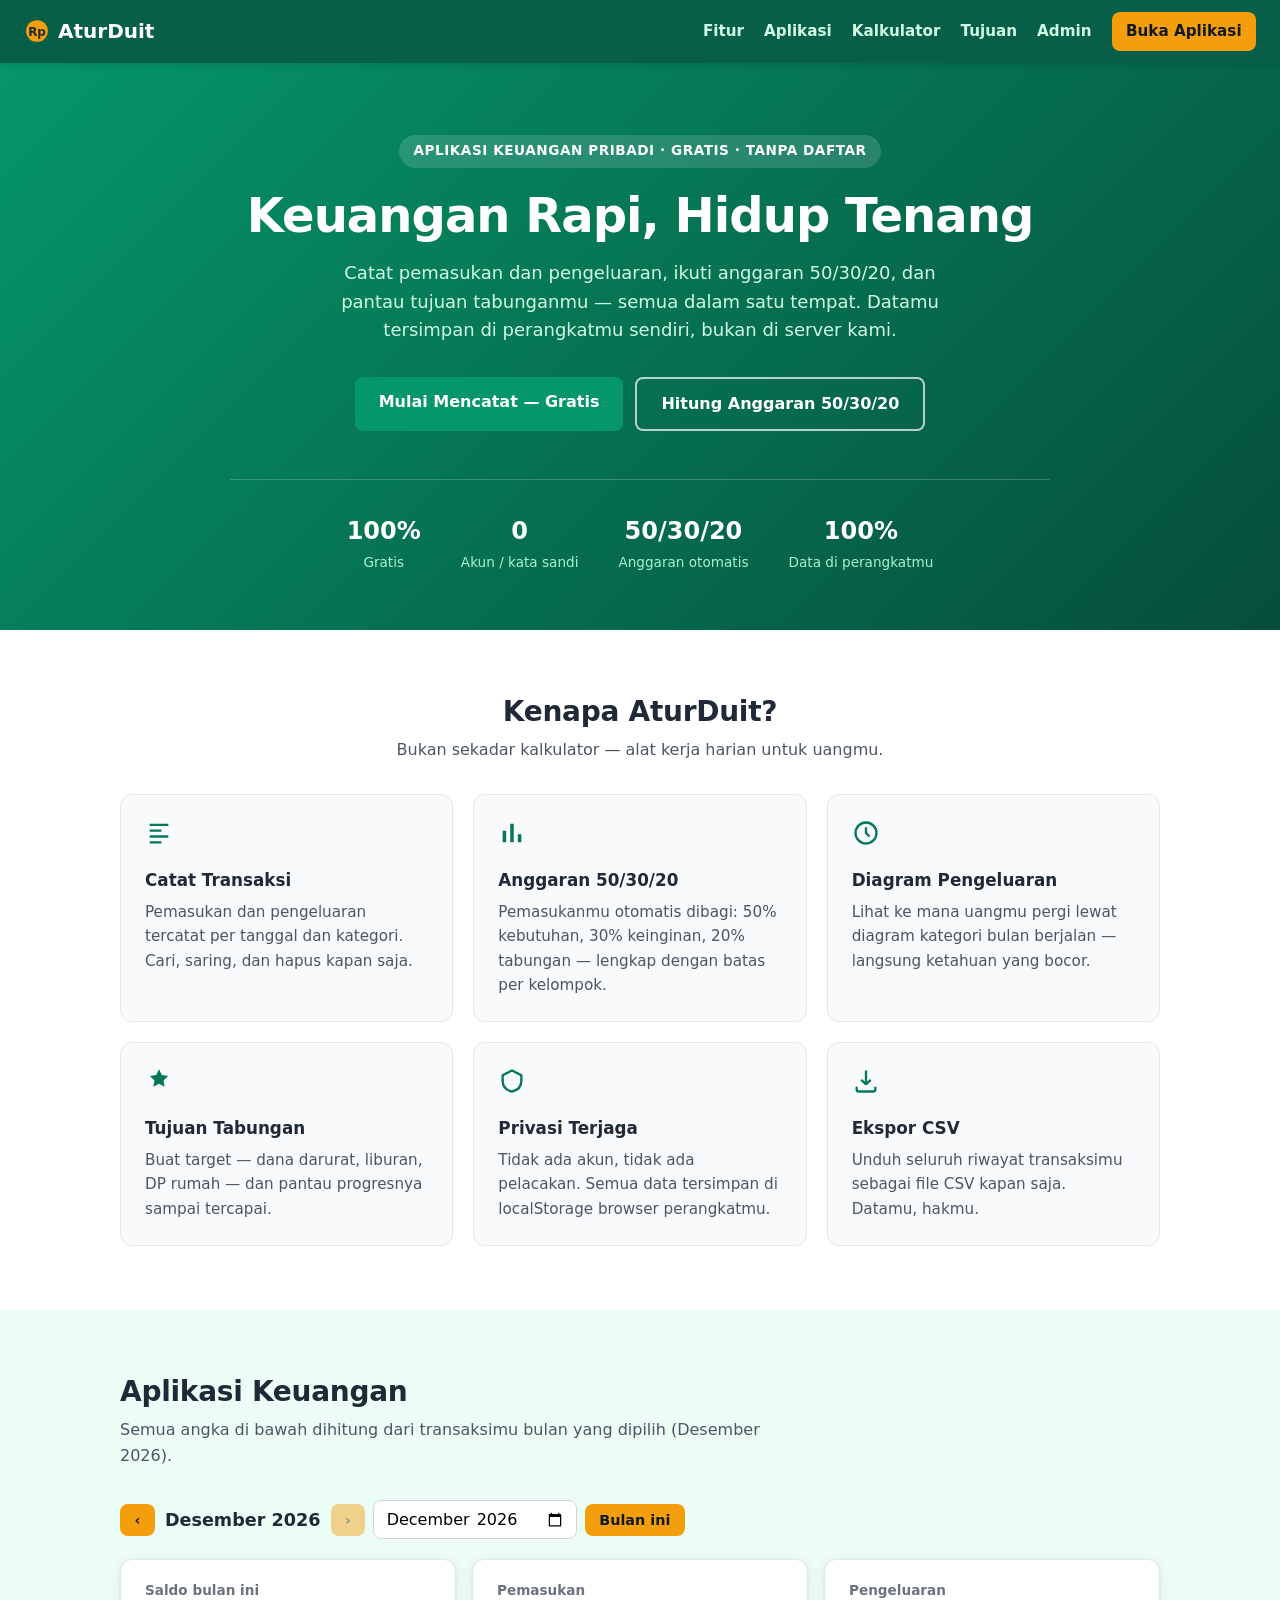
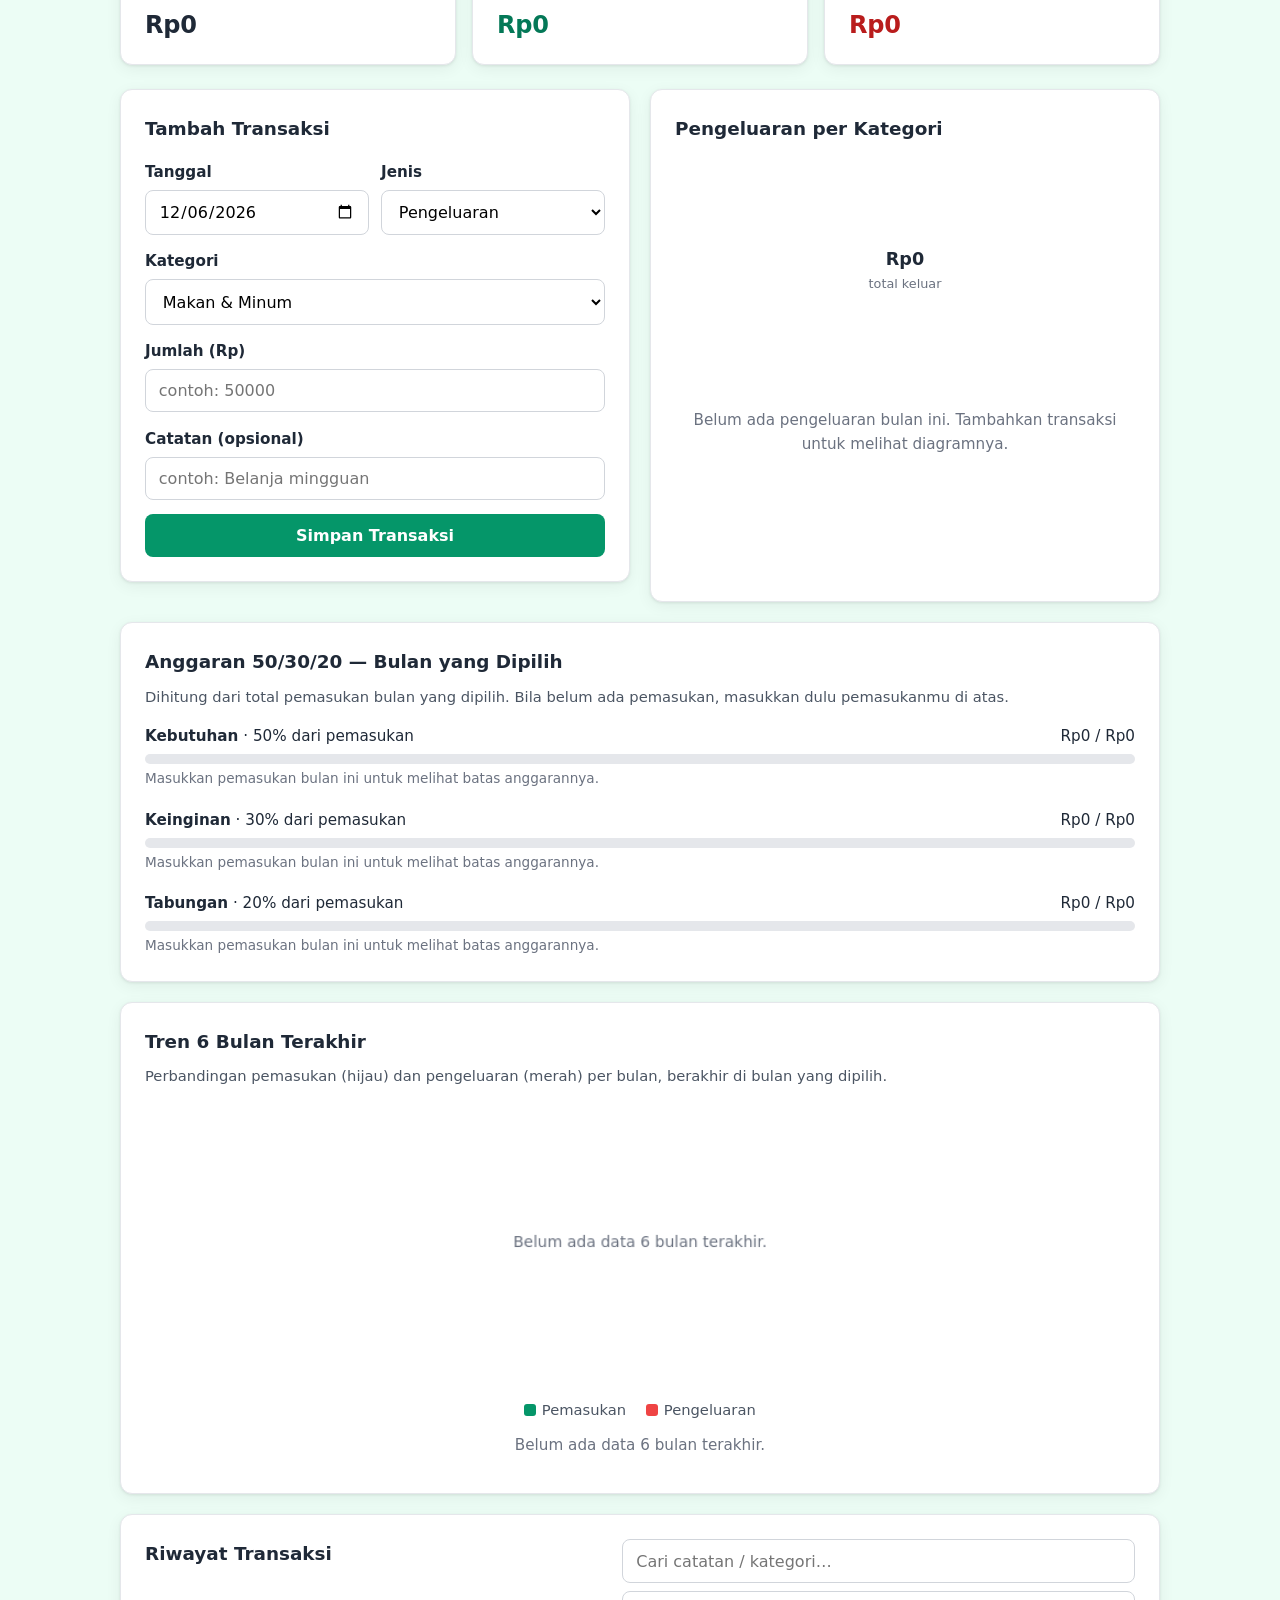
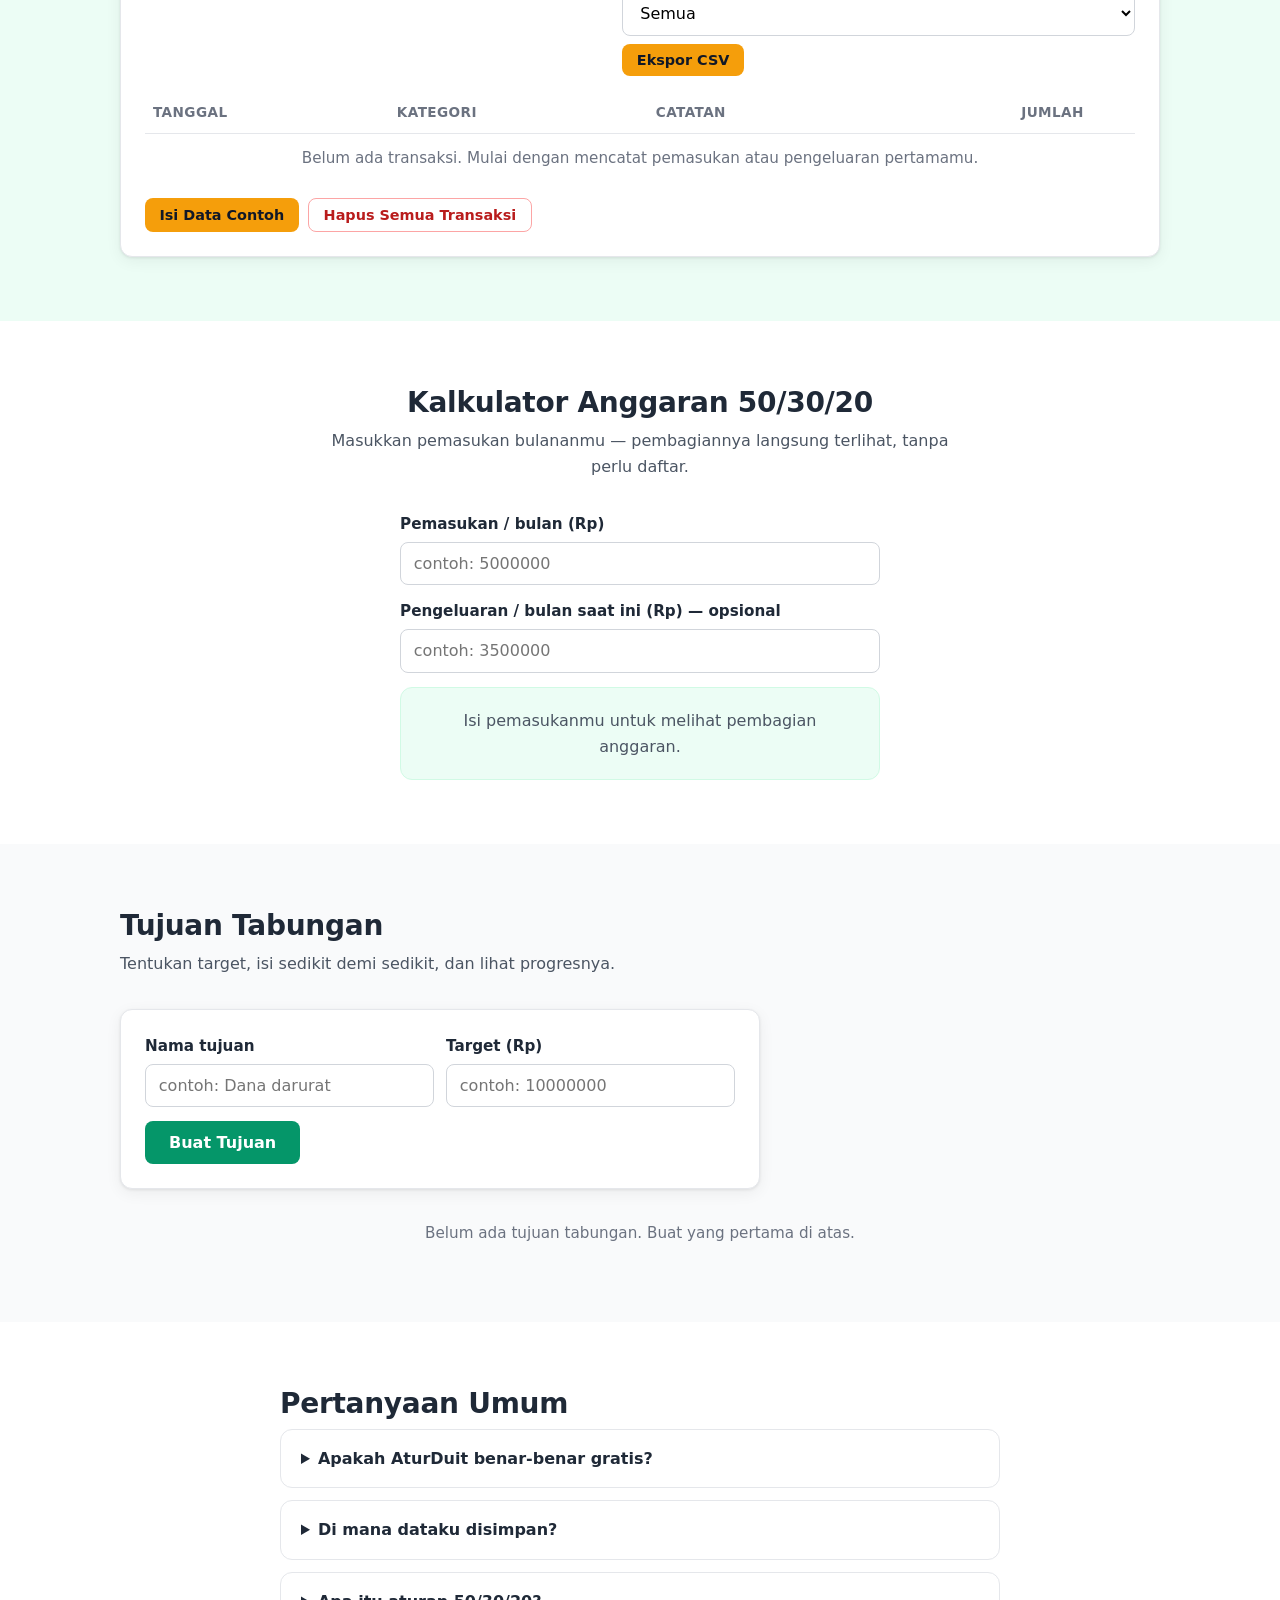
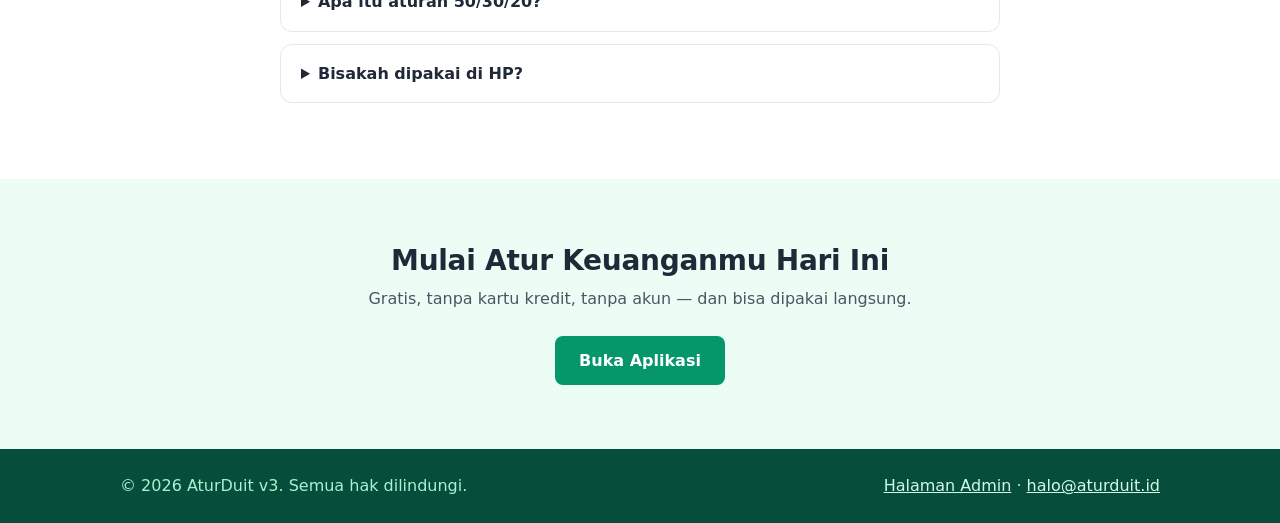
==== commit 28f23b6d: "AturDuit v3: navigasi bulan, ubah transaksi, tren 6 bulan, data contoh, pulihkan cadangan, ringkasan" ====
--- a/index.html
+++ b/index.html
@@ -5,6 +5,7 @@
   <meta name="viewport" content="width=device-width, initial-scale=1.0">
   <meta name="description" content="AturDuit — aplikasi keuangan pribadi gratis. Catat pemasukan dan pengeluaran, atur anggaran 50/30/20, dan capai tujuan tabungan. Data tersimpan di perangkatmu.">
   <title>AturDuit — Kelola Keuanganmu</title>
+  <link rel="icon" href="data:image/svg+xml,%3Csvg xmlns='http://www.w3.org/2000/svg' viewBox='0 0 24 24'%3E%3Ccircle cx='12' cy='12' r='10' fill='%23f59e0b'/%3E%3Ctext x='12' y='16.5' text-anchor='middle' font-size='11' font-weight='700' fill='%231f2937'%3ERp%3C/text%3E%3C/svg%3E">
   <link rel="stylesheet" href="style.css">
 </head>
 <body id="top">
@@ -87,7 +88,15 @@
     <section class="app" id="aplikasi">
       <div class="container">
         <h2>Aplikasi Keuangan</h2>
-        <p class="section-sub">Semua angka di bawah dihitung dari transaksimu bulan berjalan (<span id="bulanLabel"></span>).</p>
+        <p class="section-sub">Semua angka di bawah dihitung dari transaksimu bulan yang dipilih (<span id="bulanLabel"></span>).</p>
+
+        <div class="month-nav" role="group" aria-label="Pilih bulan">
+          <button class="btn btn-small" type="button" id="btnBulanLalu" aria-label="Bulan sebelumnya">‹</button>
+          <strong id="bulanTampil"></strong>
+          <button class="btn btn-small" type="button" id="btnBulanBerikut" aria-label="Bulan berikutnya">›</button>
+          <input type="month" id="bulanPicker" aria-label="Pilih bulan">
+          <button class="btn btn-small" type="button" id="btnBulanIni">Bulan ini</button>
+        </div>
 
         <div class="stats" role="group" aria-label="Ringkasan bulan ini">
           <div class="stat"><span class="stat-label">Saldo bulan ini</span><strong class="stat-value" id="statSaldo">Rp0</strong></div>
@@ -119,7 +128,8 @@
               <input type="text" id="txCatatan" placeholder="contoh: Belanja mingguan" maxlength="80">
             </label>
             <p class="form-error" id="txError" role="alert" hidden></p>
-            <button class="btn btn-primary btn-block" type="submit">Simpan Transaksi</button>
+            <button class="btn btn-primary btn-block" type="submit" id="btnSimpanTx">Simpan Transaksi</button>
+            <button class="btn btn-block" type="button" id="btnBatalEdit" hidden>Batal Mengubah</button>
           </form>
 
           <div class="panel">
@@ -134,9 +144,19 @@
         </div>
 
         <div class="panel">
-          <h3>Anggaran 50/30/20 — Bulan Ini</h3>
-          <p class="panel-note">Dihitung dari total pemasukan bulan berjalan. Bila belum ada pemasukan, masukkan dulu pemasukanmu di atas.</p>
+          <h3>Anggaran 50/30/20 — Bulan yang Dipilih</h3>
+          <p class="panel-note">Dihitung dari total pemasukan bulan yang dipilih. Bila belum ada pemasukan, masukkan dulu pemasukanmu di atas.</p>
           <div id="budgetBars"></div>
+        </div>
+
+        <div class="panel">
+          <h3>Tren 6 Bulan Terakhir</h3>
+          <p class="panel-note">Perbandingan pemasukan (hijau) dan pengeluaran (merah) per bulan, berakhir di bulan yang dipilih.</p>
+          <div class="trend-wrap">
+            <canvas id="trend" width="900" height="260" aria-label="Diagram tren pemasukan dan pengeluaran 6 bulan terakhir" role="img"></canvas>
+          </div>
+          <div class="trend-legend"><span><i class="dot" style="background:#059669"></i>Pemasukan</span><span><i class="dot" style="background:#ef4444"></i>Pengeluaran</span></div>
+          <p class="empty-note" id="trendEmpty" hidden>Belum ada data 6 bulan terakhir.</p>
         </div>
 
         <div class="panel">
@@ -159,7 +179,10 @@
             </table>
           </div>
           <p class="empty-note" id="txEmpty">Belum ada transaksi. Mulai dengan mencatat pemasukan atau pengeluaran pertamamu.</p>
-          <button class="btn btn-danger-outline btn-small" type="button" id="btnHapusSemua">Hapus Semua Transaksi</button>
+          <div class="tx-footer-actions">
+            <button class="btn btn-small" type="button" id="btnDemo">Isi Data Contoh</button>
+            <button class="btn btn-danger-outline btn-small" type="button" id="btnHapusSemua">Hapus Semua Transaksi</button>
+          </div>
         </div>
       </div>
     </section>
@@ -236,7 +259,7 @@
 
   <footer class="footer">
     <div class="container footer-inner">
-      <p>© 2026 AturDuit. Semua hak dilindungi.</p>
+      <p>© 2026 AturDuit v3. Semua hak dilindungi.</p>
       <p><a href="admin.html">Halaman Admin</a> · <a href="mailto:halo@aturduit.id">halo@aturduit.id</a></p>
     </div>
   </footer>
--- a/style.css
+++ b/style.css
@@ -1,4 +1,4 @@
-/* AturDuit v2 — desain serius: bersih, rapi, nyaman dipakai */
+/* AturDuit v3 — desain serius: bersih, rapi, nyaman dipakai */
 :root {
   --green-900: #064e3b;
   --green-800: #065f46;
@@ -22,6 +22,7 @@
 }
 
 * { margin: 0; padding: 0; box-sizing: border-box; }
+[hidden] { display: none !important; }
 
 html { scroll-behavior: smooth; }
 @media (prefers-reduced-motion: reduce) {
@@ -214,6 +215,28 @@
   font-size: 1.1rem; padding: 0.2rem 0.4rem; border-radius: 0.4rem;
 }
 .tx-del:hover { color: var(--danger); background: var(--danger-soft); }
+
+/* ---------- Navigasi bulan ---------- */
+.month-nav { display: flex; align-items: center; gap: 0.5rem; flex-wrap: wrap; margin-bottom: 1.25rem; }
+.month-nav strong { font-size: 1.1rem; min-width: 10rem; text-align: center; }
+.month-nav input[type="month"] { width: auto; margin-bottom: 0; padding: 0.5rem 0.7rem; }
+.month-nav .btn[disabled] { opacity: 0.45; cursor: not-allowed; }
+
+/* ---------- Tren ---------- */
+.trend-wrap { overflow-x: auto; }
+.trend-wrap canvas { width: 100%; height: auto; display: block; }
+.trend-legend { display: flex; gap: 1.25rem; justify-content: center; margin-top: 0.5rem; font-size: 0.92rem; color: var(--ink-soft); }
+.trend-legend .dot { display: inline-block; width: 12px; height: 12px; border-radius: 3px; margin-right: 0.35rem; vertical-align: -1px; }
+
+/* ---------- Aksi transaksi ---------- */
+.tx-actions { white-space: nowrap; }
+.tx-edit {
+  background: none; border: 1px solid var(--line); color: var(--green-700);
+  font-weight: 600; font-size: 0.85rem; padding: 0.25rem 0.6rem; border-radius: 0.4rem;
+  cursor: pointer; margin-right: 0.25rem; font-family: inherit;
+}
+.tx-edit:hover { background: var(--green-50); }
+.tx-footer-actions { display: flex; gap: 0.6rem; flex-wrap: wrap; margin-top: 1rem; }
 
 /* ---------- Kalkulator ---------- */
 .kalkulator { padding: 4rem 0; text-align: center; }
